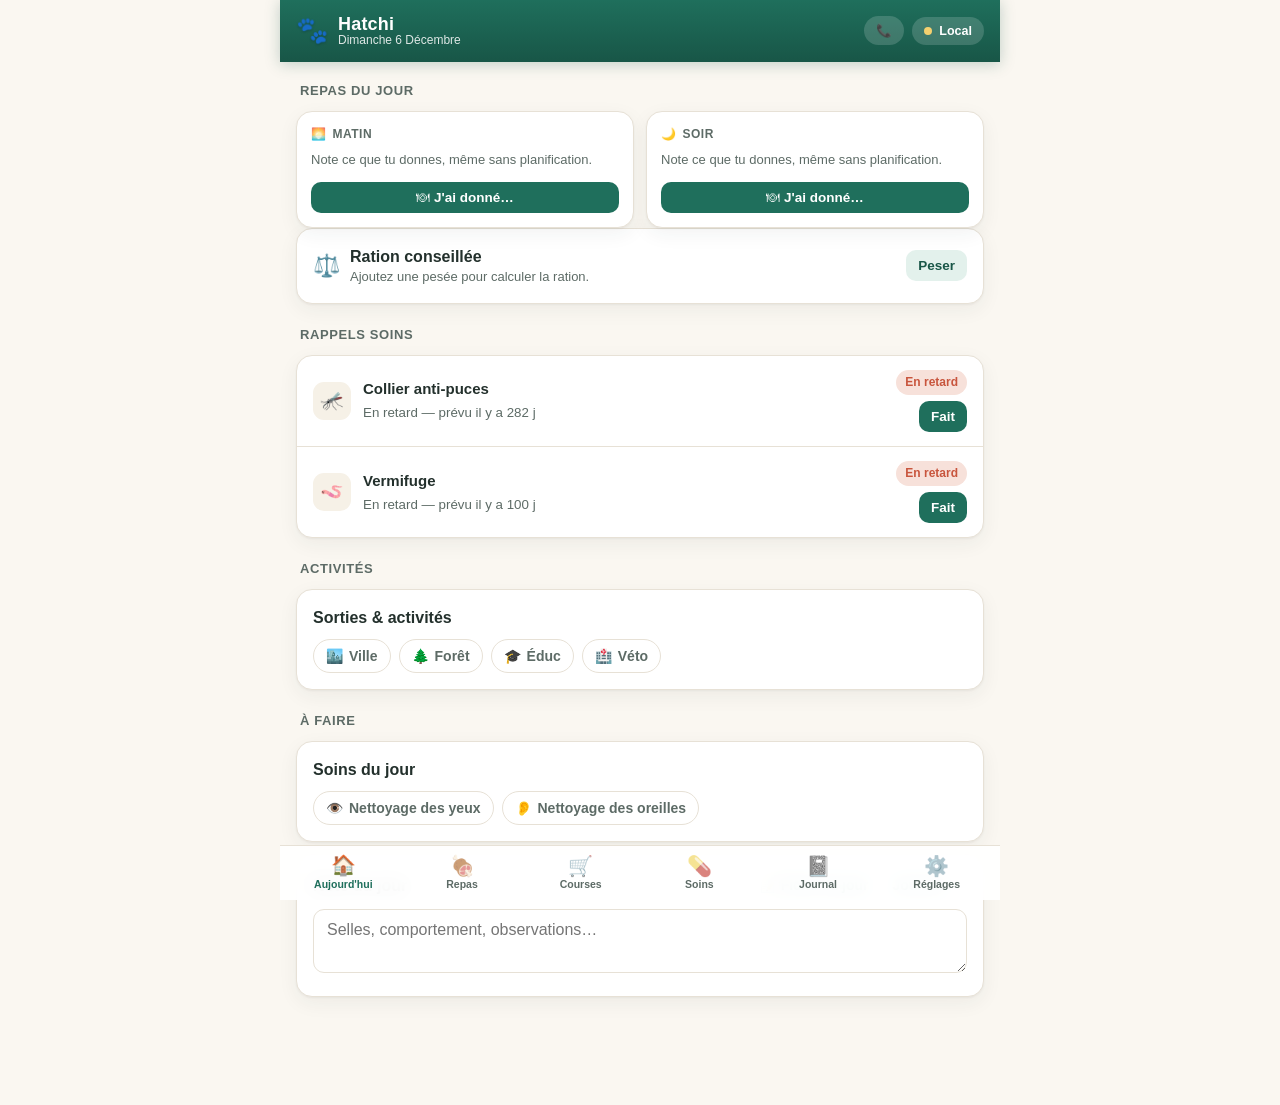
==== index.html @ 12c2f792 "Bandeau vert : bouton 📞 qui appelle le véto renseigné (choix Véto / 🚨 Urgences si les deux existent)" ====
<!DOCTYPE html>
<html lang="fr">
<head>
  <meta charset="UTF-8" />
  <meta name="viewport" content="width=device-width, initial-scale=1.0, viewport-fit=cover" />
  <meta name="theme-color" content="#1f6f5c" />
  <title>Hatchi — Suivi du chien</title>
  <link rel="manifest" href="manifest.webmanifest" />
  <link rel="icon" href="icon.svg" type="image/svg+xml" />
  <link rel="apple-touch-icon" href="icon.svg" />
  <meta name="apple-mobile-web-app-capable" content="yes" />
  <meta name="apple-mobile-web-app-title" content="Hatchi" />
  <link rel="stylesheet" href="css/styles.css" />
</head>
<body>
  <div id="app">
    <header class="topbar">
      <div class="topbar-inner">
        <div class="brand">
          <span class="brand-paw">🐾</span>
          <div class="brand-text">
            <strong id="dogNameLabel">Hatchi</strong>
            <small id="dateLabel"></small>
          </div>
        </div>
        <div style="display:flex;gap:8px;align-items:center">
          <button class="sync-pill" id="vetCallBtn" title="Appeler le vétérinaire">📞</button>
          <button class="sync-pill" id="syncPill" title="État de la synchronisation">
            <span class="dot"></span><span id="syncText">Local</span>
          </button>
        </div>
      </div>
    </header>

    <main id="view" class="view"></main>

    <nav class="tabbar" id="tabbar">
      <button data-route="today"      class="tab"><span class="ic">🏠</span><span>Aujourd'hui</span></button>
      <button data-route="meals"      class="tab"><span class="ic">🍖</span><span>Repas</span></button>
      <button data-route="shopping"   class="tab"><span class="ic">🛒</span><span>Courses</span></button>
      <button data-route="treatments" class="tab"><span class="ic">💊</span><span>Soins</span></button>
      <button data-route="journal"    class="tab"><span class="ic">📓</span><span>Journal</span></button>
      <button data-route="settings"   class="tab"><span class="ic">⚙️</span><span>Réglages</span></button>
    </nav>
  </div>

  <!-- Generic modal host -->
  <div id="modalHost" class="modal-host" hidden></div>
  <div id="toastHost" class="toast-host"></div>

  <!-- Supabase client (loaded lazily only if sync is configured) -->
  <script>window.__SUPABASE_CDN__ = 'https://cdn.jsdelivr.net/npm/@supabase/supabase-js@2/dist/umd/supabase.min.js';</script>

  <script src="js/store.js"></script>
  <script src="js/ui.js"></script>
  <script src="js/views/today.js"></script>
  <script src="js/views/meals.js"></script>
  <script src="js/views/shopping.js"></script>
  <script src="js/views/health.js"></script>
  <script src="js/views/treatments.js"></script>
  <script src="js/views/journal.js"></script>
  <script src="js/views/settings.js"></script>
  <script src="js/app.js"></script>
</body>
</html>
---- css/styles.css ----
:root {
  /* Palette */
  --green: #1f6f5c;
  --green-700: #185647;
  --green-100: #e3f1ec;
  --sand: #f6f1e7;
  --bg: #faf7f1;
  --card: #ffffff;
  --ink: #23302c;
  --ink-soft: #5d6b66;
  --line: #e7e1d6;
  --amber: #e0913a;
  --amber-100: #fbeed7;
  --red: #c8553d;
  --red-100: #f7e1da;
  --blue: #3a6ea5;
  --blue-100: #e1ebf6;
  --ok: #3f9d6b;

  --radius: 16px;
  --radius-sm: 11px;
  --shadow: 0 1px 2px rgba(35,48,44,.05), 0 6px 20px rgba(35,48,44,.06);
  --shadow-pop: 0 12px 40px rgba(35,48,44,.18);
  --safe-bottom: env(safe-area-inset-bottom, 0px);
  --safe-top: env(safe-area-inset-top, 0px);
  font-synthesis: none;
}

* { box-sizing: border-box; }
html, body { margin: 0; padding: 0; }
body {
  font-family: -apple-system, BlinkMacSystemFont, "Segoe UI", Roboto, "Helvetica Neue", Arial, sans-serif;
  background: var(--bg);
  color: var(--ink);
  -webkit-font-smoothing: antialiased;
  line-height: 1.45;
}
button { font-family: inherit; cursor: pointer; }
input, select, textarea { font-family: inherit; font-size: 16px; }

#app {
  max-width: 720px;
  margin: 0 auto;
  min-height: 100vh;
  display: flex;
  flex-direction: column;
}

/* ---------- Topbar ---------- */
.topbar {
  position: sticky; top: 0; z-index: 20;
  background: linear-gradient(180deg, var(--green) 0%, var(--green-700) 100%);
  color: #fff;
  padding-top: var(--safe-top);
  box-shadow: 0 2px 14px rgba(24,86,71,.25);
}
.topbar-inner {
  display: flex; align-items: center; justify-content: space-between;
  padding: 12px 16px;
}
.brand { display: flex; align-items: center; gap: 10px; }
.brand-paw { font-size: 26px; filter: drop-shadow(0 1px 1px rgba(0,0,0,.2)); }
.brand-text { display: flex; flex-direction: column; line-height: 1.15; }
.brand-text strong { font-size: 18px; letter-spacing: .2px; }
.brand-text small { font-size: 12px; opacity: .85; text-transform: capitalize; }
.sync-pill {
  display: inline-flex; align-items: center; gap: 7px;
  background: rgba(255,255,255,.16); border: 0; color: #fff;
  padding: 7px 12px; border-radius: 999px; font-size: 12.5px; font-weight: 600;
}
.sync-pill .dot { width: 8px; height: 8px; border-radius: 50%; background: #f4d06f; }
.sync-pill.synced .dot { background: #8fe3b0; }
.sync-pill.error .dot { background: #ff9b87; }

/* ---------- View / layout ---------- */
.view { flex: 1; padding: 16px 16px 96px; }
.section-title { font-size: 13px; font-weight: 700; text-transform: uppercase; letter-spacing: .6px; color: var(--ink-soft); margin: 22px 4px 10px; }
.section-title:first-child { margin-top: 4px; }

.card {
  background: var(--card); border: 1px solid var(--line);
  border-radius: var(--radius); box-shadow: var(--shadow);
  padding: 16px; margin-bottom: 12px;
}
.card.flush { padding: 0; overflow: hidden; }
.card-head { display: flex; align-items: center; justify-content: space-between; gap: 10px; margin-bottom: 10px; }
.card-head h3 { margin: 0; font-size: 16px; }
.muted { color: var(--ink-soft); }
.small { font-size: 13px; }
.center { text-align: center; }

/* Hero (today meals) */
.hero-meal { display: grid; grid-template-columns: 1fr 1fr; gap: 12px; }
@media (max-width: 460px){ .hero-meal { grid-template-columns: 1fr; } }
.meal-slot {
  border-radius: var(--radius); padding: 14px; border: 1px solid var(--line);
  background: var(--card); position: relative; box-shadow: var(--shadow);
}
.meal-slot .slot-label { font-size: 12px; font-weight: 700; text-transform: uppercase; letter-spacing: .5px; color: var(--ink-soft); display:flex; align-items:center; gap:6px; }
.meal-slot .slot-body { margin-top: 8px; font-size: 15px; }
.meal-line { display: flex; justify-content: space-between; padding: 3px 0; border-bottom: 1px dashed var(--line); }
.meal-line:last-child { border-bottom: 0; }
.meal-line .q { color: var(--ink-soft); font-variant-numeric: tabular-nums; white-space: nowrap; margin-left: 10px; }
.meal-slot.done { background: var(--green-100); border-color: #bfe0d4; }

/* Pills / chips / badges */
.badge { display: inline-flex; align-items: center; gap: 5px; font-size: 12px; font-weight: 700; padding: 4px 9px; border-radius: 999px; }
.badge.due { background: var(--red-100); color: var(--red); }
.badge.soon { background: var(--amber-100); color: var(--amber); }
.badge.ok { background: var(--green-100); color: var(--green-700); }
.badge.info { background: var(--blue-100); color: var(--blue); }
.chip {
  display: inline-flex; align-items: center; gap: 6px; padding: 8px 12px;
  border-radius: 999px; border: 1.5px solid var(--line); background: var(--card);
  font-size: 14px; font-weight: 600; color: var(--ink-soft); user-select: none;
}
.chip.on { background: var(--green); border-color: var(--green); color: #fff; }
.chip-row { display: flex; flex-wrap: wrap; gap: 8px; }

/* List rows */
.row { display: flex; align-items: center; gap: 12px; padding: 14px 16px; border-bottom: 1px solid var(--line); }
.row:last-child { border-bottom: 0; }
.row .row-ic { width: 38px; height: 38px; border-radius: 11px; display: grid; place-items: center; font-size: 19px; background: var(--sand); flex: none; }
.row .row-main { flex: 1; min-width: 0; }
.row .row-main strong { display: block; font-size: 15px; }
.row .row-main small { color: var(--ink-soft); }
.row .row-end { text-align: right; flex: none; display: flex; flex-direction: column; align-items: flex-end; gap: 6px; }

/* Buttons */
.btn {
  appearance: none; border: 0; border-radius: 12px; padding: 12px 16px;
  font-size: 15px; font-weight: 700; background: var(--green); color: #fff;
  display: inline-flex; align-items: center; justify-content: center; gap: 8px;
  transition: transform .04s ease, filter .15s ease;
}
.btn:active { transform: scale(.97); }
.btn:hover { filter: brightness(1.04); }
.btn.block { width: 100%; }
.btn.ghost { background: var(--green-100); color: var(--green-700); }
.btn.subtle { background: var(--sand); color: var(--ink); }
.btn.danger { background: var(--red); }
.btn.sm { padding: 8px 12px; font-size: 13.5px; border-radius: 10px; }
.btn.icon { padding: 9px; width: 40px; }
.btn[disabled] { opacity: .5; pointer-events: none; }
.linkbtn { background: none; border: 0; color: var(--green); font-weight: 700; padding: 6px; font-size: 14px; }

/* Forms */
.field { margin-bottom: 14px; }
.field > label { display: block; font-size: 13px; font-weight: 700; color: var(--ink-soft); margin-bottom: 6px; }
.input, select.input, textarea.input {
  width: 100%; padding: 11px 13px; border: 1.5px solid var(--line);
  border-radius: 11px; background: #fff; color: var(--ink); outline: none;
}
.input:focus { border-color: var(--green); box-shadow: 0 0 0 3px var(--green-100); }
textarea.input { resize: vertical; min-height: 64px; }
.grid2 { display: grid; grid-template-columns: 1fr 1fr; gap: 10px; }
.inline { display: flex; gap: 8px; align-items: center; }

/* Empty state */
.empty { text-align: center; padding: 28px 18px; color: var(--ink-soft); }
.empty .big { font-size: 40px; margin-bottom: 6px; }

/* FAB */
.fab {
  position: fixed; right: 18px; bottom: calc(82px + var(--safe-bottom)); z-index: 30;
  width: 56px; height: 56px; border-radius: 50%; border: 0; background: var(--green);
  color: #fff; font-size: 28px; box-shadow: var(--shadow-pop); display: grid; place-items: center;
}
@media (min-width: 721px){ .fab { right: calc(50% - 360px + 18px); } }

/* Tabbar */
.tabbar {
  position: fixed; bottom: 0; left: 0; right: 0; z-index: 25;
  background: rgba(255,255,255,.92); backdrop-filter: saturate(1.4) blur(10px);
  border-top: 1px solid var(--line);
  display: flex; justify-content: space-around;
  padding: 6px 4px calc(6px + var(--safe-bottom));
  max-width: 720px; margin: 0 auto;
}
.tab {
  flex: 1; background: none; border: 0; color: var(--ink-soft);
  display: flex; flex-direction: column; align-items: center; gap: 2px;
  font-size: 10.5px; font-weight: 600; padding: 4px 2px; border-radius: 10px;
}
.tab .ic { font-size: 20px; line-height: 1; filter: grayscale(.3) opacity(.7); }
.tab.active { color: var(--green); }
.tab.active .ic { filter: none; transform: translateY(-1px); }

/* Modal */
.modal-host { position: fixed; inset: 0; z-index: 40; display: grid; place-items: end center; background: rgba(20,28,25,.45); }
.modal-host[hidden] { display: none !important; }
.modal {
  background: var(--bg); width: 100%; max-width: 720px; max-height: 92vh; overflow-y: auto;
  border-radius: 22px 22px 0 0; padding: 8px 16px calc(20px + var(--safe-bottom));
  box-shadow: var(--shadow-pop); animation: slideUp .22s ease;
}
@keyframes slideUp { from { transform: translateY(40px); opacity: .6; } to { transform: none; opacity: 1; } }
.modal-grab { width: 40px; height: 4px; border-radius: 2px; background: var(--line); margin: 8px auto 12px; }
.modal h2 { font-size: 19px; margin: 4px 4px 16px; }
.modal-actions { display: flex; gap: 10px; margin-top: 18px; }
.modal-actions .btn { flex: 1; }

/* Toast */
.toast-host { position: fixed; left: 0; right: 0; bottom: calc(96px + var(--safe-bottom)); z-index: 50; display: flex; flex-direction: column; align-items: center; gap: 8px; pointer-events: none; }
.toast { background: var(--ink); color: #fff; padding: 11px 18px; border-radius: 999px; font-size: 14px; font-weight: 600; box-shadow: var(--shadow-pop); animation: toastIn .2s ease; }
@keyframes toastIn { from { transform: translateY(10px); opacity: 0; } to { transform: none; opacity: 1; } }

/* Misc */
.divider { height: 1px; background: var(--line); margin: 14px 0; }
.kpi-row { display: grid; grid-template-columns: repeat(3, 1fr); gap: 10px; }
.kpi { background: var(--card); border: 1px solid var(--line); border-radius: var(--radius-sm); padding: 12px; text-align: center; box-shadow: var(--shadow); }
.kpi .num { font-size: 22px; font-weight: 800; color: var(--green-700); font-variant-numeric: tabular-nums; }
.kpi .lab { font-size: 11.5px; color: var(--ink-soft); font-weight: 600; }
.table { width: 100%; border-collapse: collapse; font-size: 14px; }
.table th, .table td { text-align: left; padding: 9px 10px; border-bottom: 1px solid var(--line); }
.table th { font-size: 12px; text-transform: uppercase; letter-spacing: .4px; color: var(--ink-soft); }
.table td.num, .table th.num { text-align: right; font-variant-numeric: tabular-nums; }
.tag-list { display: flex; flex-wrap: wrap; gap: 6px; }
.delete-x { color: var(--red); background: none; border: 0; font-size: 18px; padding: 4px 8px; }
/* Calendar */
.cal-grid { display: grid; grid-template-columns: repeat(7, 1fr); gap: 4px; }
.cal-cell { position: relative; aspect-ratio: 1; border: 0; background: var(--sand); border-radius: 10px; font-size: 14px; font-weight: 600; color: var(--ink); display: flex; flex-direction: column; align-items: center; justify-content: center; gap: 3px; padding: 0; }
.cal-cell:hover:not([disabled]) { background: var(--green-100); }
.cal-cell.today { background: var(--green); color: #fff; box-shadow: var(--shadow); }
.cal-dots { display: flex; gap: 2px; height: 5px; }
.cal-dots i { width: 5px; height: 5px; border-radius: 50%; display: inline-block; }

/* Weight chart */
.chart-wrap { width: 100%; overflow: hidden; }
.chart-wrap svg { width: 100%; height: auto; display: block; }

.seg { display: inline-flex; background: var(--sand); border-radius: 999px; padding: 3px; gap: 2px; }
.seg button { border: 0; background: none; padding: 7px 14px; border-radius: 999px; font-weight: 700; font-size: 13.5px; color: var(--ink-soft); }
.seg button.on { background: #fff; color: var(--green-700); box-shadow: var(--shadow); }
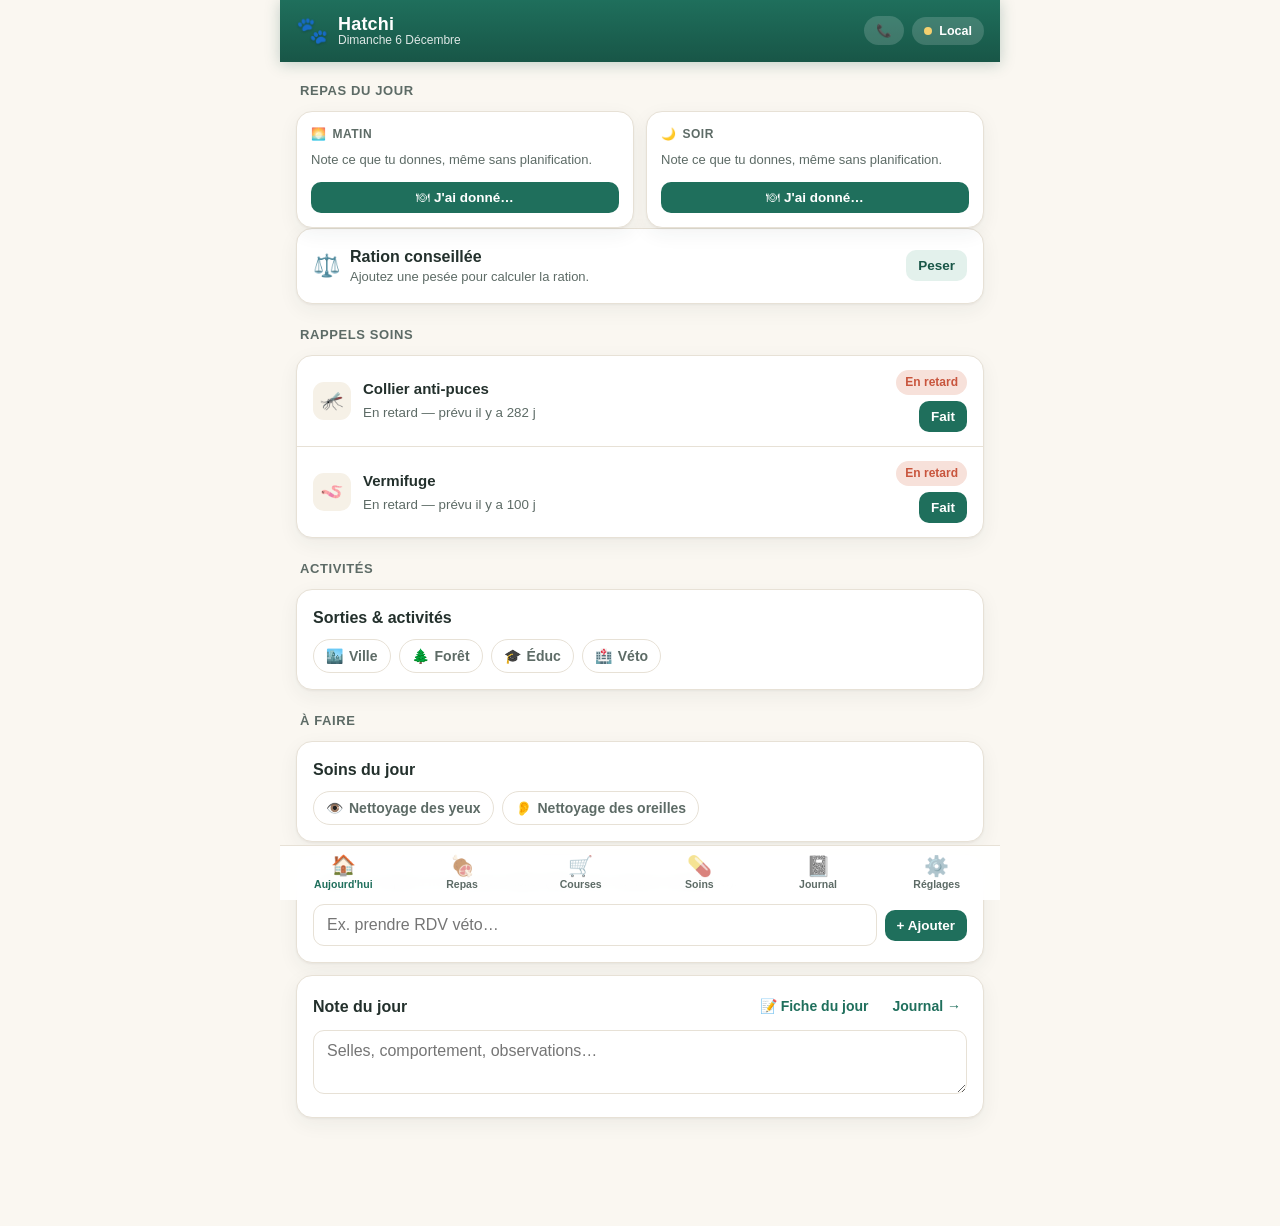
==== commit feedac8c: "Mobile : viewport verrouillé à l'échelle 1 (fini la page qui reste zoomée) + text-size-adjust 100% (" ====
--- a/index.html
+++ b/index.html
@@ -2,7 +2,7 @@
 <html lang="fr">
 <head>
   <meta charset="UTF-8" />
-  <meta name="viewport" content="width=device-width, initial-scale=1.0, viewport-fit=cover" />
+  <meta name="viewport" content="width=device-width, initial-scale=1.0, maximum-scale=1.0, viewport-fit=cover" />
   <meta name="theme-color" content="#1f6f5c" />
   <title>Hatchi — Suivi du chien</title>
   <link rel="manifest" href="manifest.webmanifest" />
--- a/css/styles.css
+++ b/css/styles.css
@@ -28,6 +28,8 @@
 
 * { box-sizing: border-box; }
 html, body { margin: 0; padding: 0; }
+/* Empêche les navigateurs mobiles de gonfler/réduire les textes à leur guise (tailles incohérentes) */
+html { -webkit-text-size-adjust: 100%; text-size-adjust: 100%; }
 body {
   font-family: -apple-system, BlinkMacSystemFont, "Segoe UI", Roboto, "Helvetica Neue", Arial, sans-serif;
   background: var(--bg);
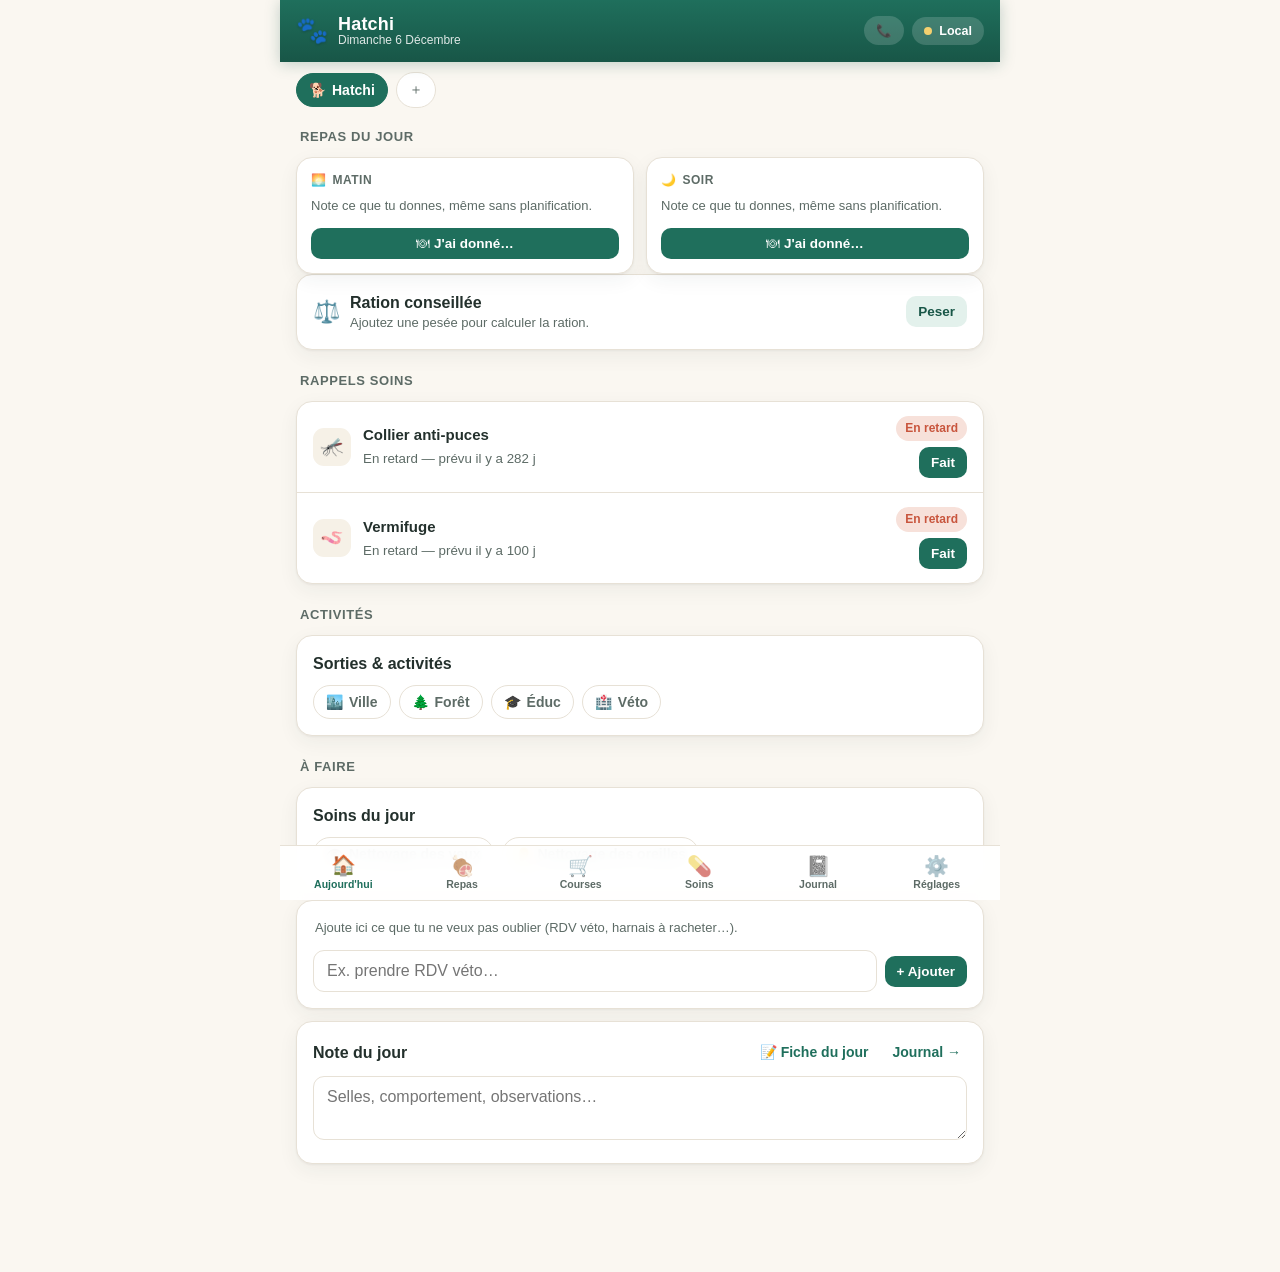
==== commit 30d9c4e8: "Chiens : sexe (♀/♂) + barre de boutons personnalisables sous le bandeau (emoji par chien, bouton ＋) " ====
--- a/index.html
+++ b/index.html
@@ -32,6 +32,8 @@
       </div>
     </header>
 
+    <div class="dogbar" id="dogbar"></div>
+
     <main id="view" class="view"></main>
 
     <nav class="tabbar" id="tabbar">
--- a/css/styles.css
+++ b/css/styles.css
@@ -73,6 +73,13 @@
 .sync-pill .dot { width: 8px; height: 8px; border-radius: 50%; background: #f4d06f; }
 .sync-pill.synced .dot { background: #8fe3b0; }
 .sync-pill.error .dot { background: #ff9b87; }
+
+/* ---------- Barre des chiens (sous le bandeau) ---------- */
+.dogbar {
+  display: flex; gap: 8px; align-items: center;
+  padding: 10px 16px 0; overflow-x: auto; -webkit-overflow-scrolling: touch;
+}
+.dogbar .chip { flex: none; }
 
 /* ---------- View / layout ---------- */
 .view { flex: 1; padding: 16px 16px 96px; }
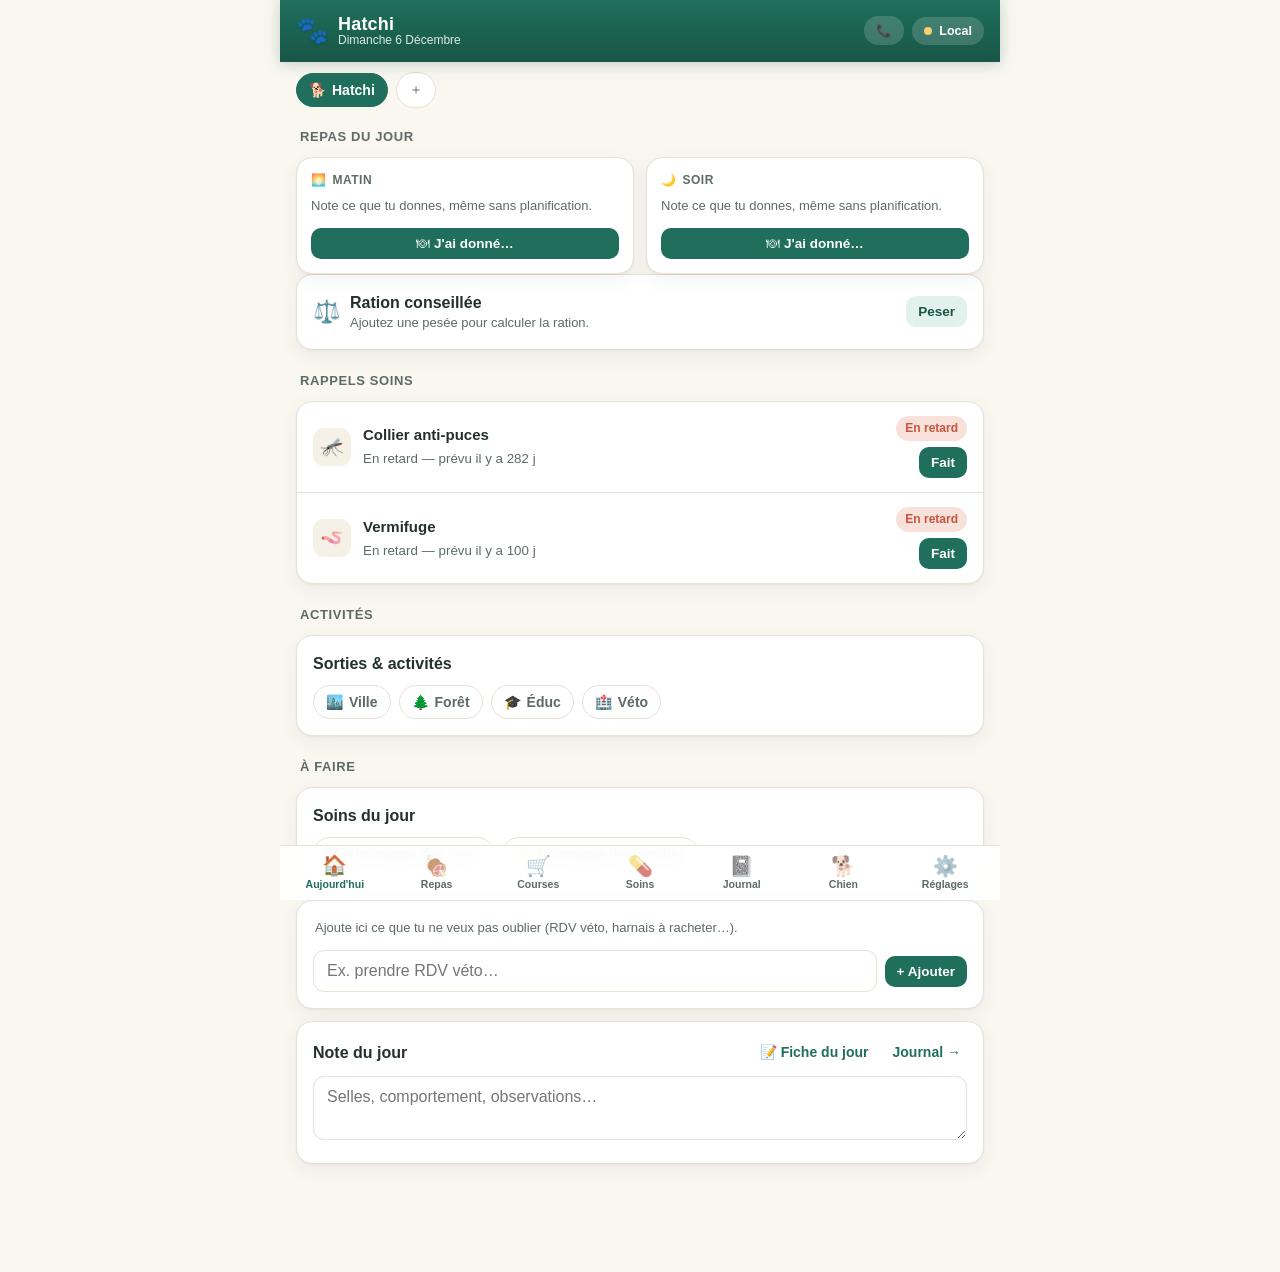
==== commit b6384925: "Nouvel onglet 🐕 Chien : Mes chiens, profil complet (race/gabarit/sexe/emoji/couleur), alimentation (" ====
--- a/index.html
+++ b/index.html
@@ -42,6 +42,7 @@
       <button data-route="shopping"   class="tab"><span class="ic">🛒</span><span>Courses</span></button>
       <button data-route="treatments" class="tab"><span class="ic">💊</span><span>Soins</span></button>
       <button data-route="journal"    class="tab"><span class="ic">📓</span><span>Journal</span></button>
+      <button data-route="dog"        class="tab"><span class="ic">🐕</span><span>Chien</span></button>
       <button data-route="settings"   class="tab"><span class="ic">⚙️</span><span>Réglages</span></button>
     </nav>
   </div>
@@ -61,6 +62,7 @@
   <script src="js/views/health.js"></script>
   <script src="js/views/treatments.js"></script>
   <script src="js/views/journal.js"></script>
+  <script src="js/views/dog.js"></script>
   <script src="js/views/settings.js"></script>
   <script src="js/app.js"></script>
 </body>
--- a/css/styles.css
+++ b/css/styles.css
@@ -24,6 +24,20 @@
   --safe-bottom: env(safe-area-inset-bottom, 0px);
   --safe-top: env(safe-area-inset-top, 0px);
   font-synthesis: none;
+}
+
+/* ---------- Thèmes (Réglages → Apparence) ---------- */
+html[data-theme="ocean"] {
+  --green: #2f6db5; --green-700: #24558d; --green-100: #e3edf8;
+  --sand: #edf2f8; --bg: #f6f9fc; --ink: #22303e; --ink-soft: #5b6b7a; --line: #dfe7ef;
+}
+html[data-theme="lilas"] {
+  --green: #7857c0; --green-700: #5f44a0; --green-100: #eee9f9;
+  --sand: #f1edf8; --bg: #faf8fd; --ink: #2e2743; --ink-soft: #6d6484; --line: #e6dff2;
+}
+html[data-theme="terracotta"] {
+  --green: #c15f43; --green-700: #9d4a33; --green-100: #f9e7e0;
+  --sand: #f7efe9; --bg: #fcf8f5; --ink: #3a2c26; --ink-soft: #7c685e; --line: #eee0d6;
 }
 
 * { box-sizing: border-box; }
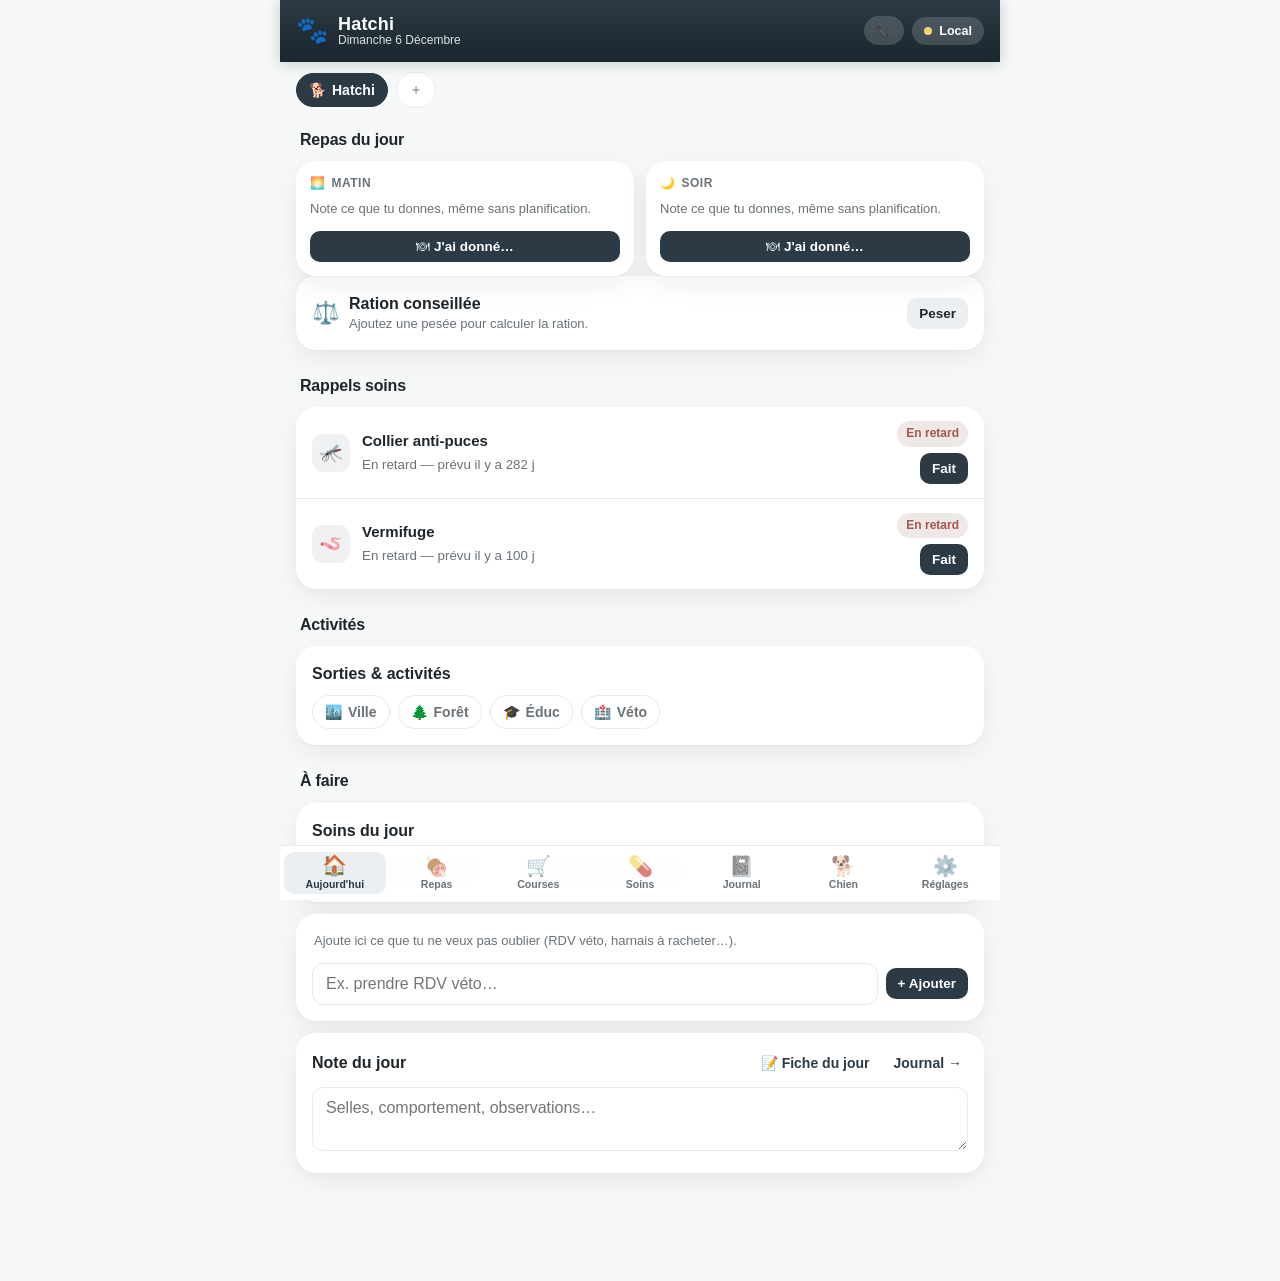
==== commit 1de46a60: "Une seule palette épurée (ardoise profonde sur blanc neutre, accents adoucis) définie en dur : suppr" ====
--- a/index.html
+++ b/index.html
@@ -3,7 +3,7 @@
 <head>
   <meta charset="UTF-8" />
   <meta name="viewport" content="width=device-width, initial-scale=1.0, maximum-scale=1.0, viewport-fit=cover" />
-  <meta name="theme-color" content="#1f6f5c" />
+  <meta name="theme-color" content="#2b3a45" />
   <title>Hatchi — Suivi du chien</title>
   <link rel="manifest" href="manifest.webmanifest" />
   <link rel="icon" href="icon.svg" type="image/svg+xml" />
--- a/css/styles.css
+++ b/css/styles.css
@@ -1,43 +1,29 @@
 :root {
-  /* Palette */
-  --green: #1f6f5c;
-  --green-700: #185647;
-  --green-100: #e3f1ec;
-  --sand: #f6f1e7;
-  --bg: #faf7f1;
+  /* Palette unique, épurée : ardoise profonde sur blanc neutre, accents très adoucis */
+  --green: #2b3a45;
+  --green-700: #1b262d;
+  --green-100: #eceff1;
+  --sand: #f0f1f2;
+  --bg: #f7f8f8;
   --card: #ffffff;
-  --ink: #23302c;
-  --ink-soft: #5d6b66;
-  --line: #e7e1d6;
-  --amber: #e0913a;
-  --amber-100: #fbeed7;
-  --red: #c8553d;
-  --red-100: #f7e1da;
-  --blue: #3a6ea5;
-  --blue-100: #e1ebf6;
-  --ok: #3f9d6b;
-
-  --radius: 16px;
-  --radius-sm: 11px;
-  --shadow: 0 1px 2px rgba(35,48,44,.05), 0 6px 20px rgba(35,48,44,.06);
-  --shadow-pop: 0 12px 40px rgba(35,48,44,.18);
+  --ink: #1e262c;
+  --ink-soft: #6a7278;
+  --line: #e8eaec;
+  --amber: #a1782f;
+  --amber-100: #f1ece1;
+  --red: #a5564f;
+  --red-100: #efe8e7;
+  --blue: #4d6b86;
+  --blue-100: #e9edf1;
+  --ok: #3f8468;
+
+  --radius: 20px;
+  --radius-sm: 12px;
+  --shadow: 0 1px 2px rgba(30,38,44,.05), 0 6px 20px rgba(30,38,44,.06);
+  --shadow-pop: 0 12px 40px rgba(30,38,44,.16);
   --safe-bottom: env(safe-area-inset-bottom, 0px);
   --safe-top: env(safe-area-inset-top, 0px);
   font-synthesis: none;
-}
-
-/* ---------- Thèmes (Réglages → Apparence) ---------- */
-html[data-theme="ocean"] {
-  --green: #2f6db5; --green-700: #24558d; --green-100: #e3edf8;
-  --sand: #edf2f8; --bg: #f6f9fc; --ink: #22303e; --ink-soft: #5b6b7a; --line: #dfe7ef;
-}
-html[data-theme="lilas"] {
-  --green: #7857c0; --green-700: #5f44a0; --green-100: #eee9f9;
-  --sand: #f1edf8; --bg: #faf8fd; --ink: #2e2743; --ink-soft: #6d6484; --line: #e6dff2;
-}
-html[data-theme="terracotta"] {
-  --green: #c15f43; --green-700: #9d4a33; --green-100: #f9e7e0;
-  --sand: #f7efe9; --bg: #fcf8f5; --ink: #3a2c26; --ink-soft: #7c685e; --line: #eee0d6;
 }
 
 * { box-sizing: border-box; }
@@ -97,12 +83,12 @@
 
 /* ---------- View / layout ---------- */
 .view { flex: 1; padding: 16px 16px 96px; }
-.section-title { font-size: 13px; font-weight: 700; text-transform: uppercase; letter-spacing: .6px; color: var(--ink-soft); margin: 22px 4px 10px; }
+.section-title { font-size: 16px; font-weight: 800; letter-spacing: -.2px; text-transform: none; color: var(--ink); margin: 24px 4px 10px; }
 .section-title:first-child { margin-top: 4px; }
 
 .card {
-  background: var(--card); border: 1px solid var(--line);
-  border-radius: var(--radius); box-shadow: var(--shadow);
+  background: var(--card); border: 0;
+  border-radius: var(--radius); box-shadow: 0 1px 2px rgba(20,30,30,.04), 0 8px 28px rgba(20,30,30,.07);
   padding: 16px; margin-bottom: 12px;
 }
 .card.flush { padding: 0; overflow: hidden; }
@@ -116,15 +102,15 @@
 .hero-meal { display: grid; grid-template-columns: 1fr 1fr; gap: 12px; }
 @media (max-width: 460px){ .hero-meal { grid-template-columns: 1fr; } }
 .meal-slot {
-  border-radius: var(--radius); padding: 14px; border: 1px solid var(--line);
-  background: var(--card); position: relative; box-shadow: var(--shadow);
+  border-radius: var(--radius); padding: 14px; border: 0;
+  background: var(--card); position: relative; box-shadow: 0 1px 2px rgba(20,30,30,.04), 0 8px 28px rgba(20,30,30,.07);
 }
 .meal-slot .slot-label { font-size: 12px; font-weight: 700; text-transform: uppercase; letter-spacing: .5px; color: var(--ink-soft); display:flex; align-items:center; gap:6px; }
 .meal-slot .slot-body { margin-top: 8px; font-size: 15px; }
 .meal-line { display: flex; justify-content: space-between; padding: 3px 0; border-bottom: 1px dashed var(--line); }
 .meal-line:last-child { border-bottom: 0; }
 .meal-line .q { color: var(--ink-soft); font-variant-numeric: tabular-nums; white-space: nowrap; margin-left: 10px; }
-.meal-slot.done { background: var(--green-100); border-color: #bfe0d4; }
+.meal-slot.done { background: var(--green-100); border-color: var(--green-100); }
 
 /* Pills / chips / badges */
 .badge { display: inline-flex; align-items: center; gap: 5px; font-size: 12px; font-weight: 700; padding: 4px 9px; border-radius: 999px; }
@@ -206,7 +192,7 @@
   font-size: 10.5px; font-weight: 600; padding: 4px 2px; border-radius: 10px;
 }
 .tab .ic { font-size: 20px; line-height: 1; filter: grayscale(.3) opacity(.7); }
-.tab.active { color: var(--green); }
+.tab.active { color: var(--green); background: var(--green-100); }
 .tab.active .ic { filter: none; transform: translateY(-1px); }
 
 /* Modal */
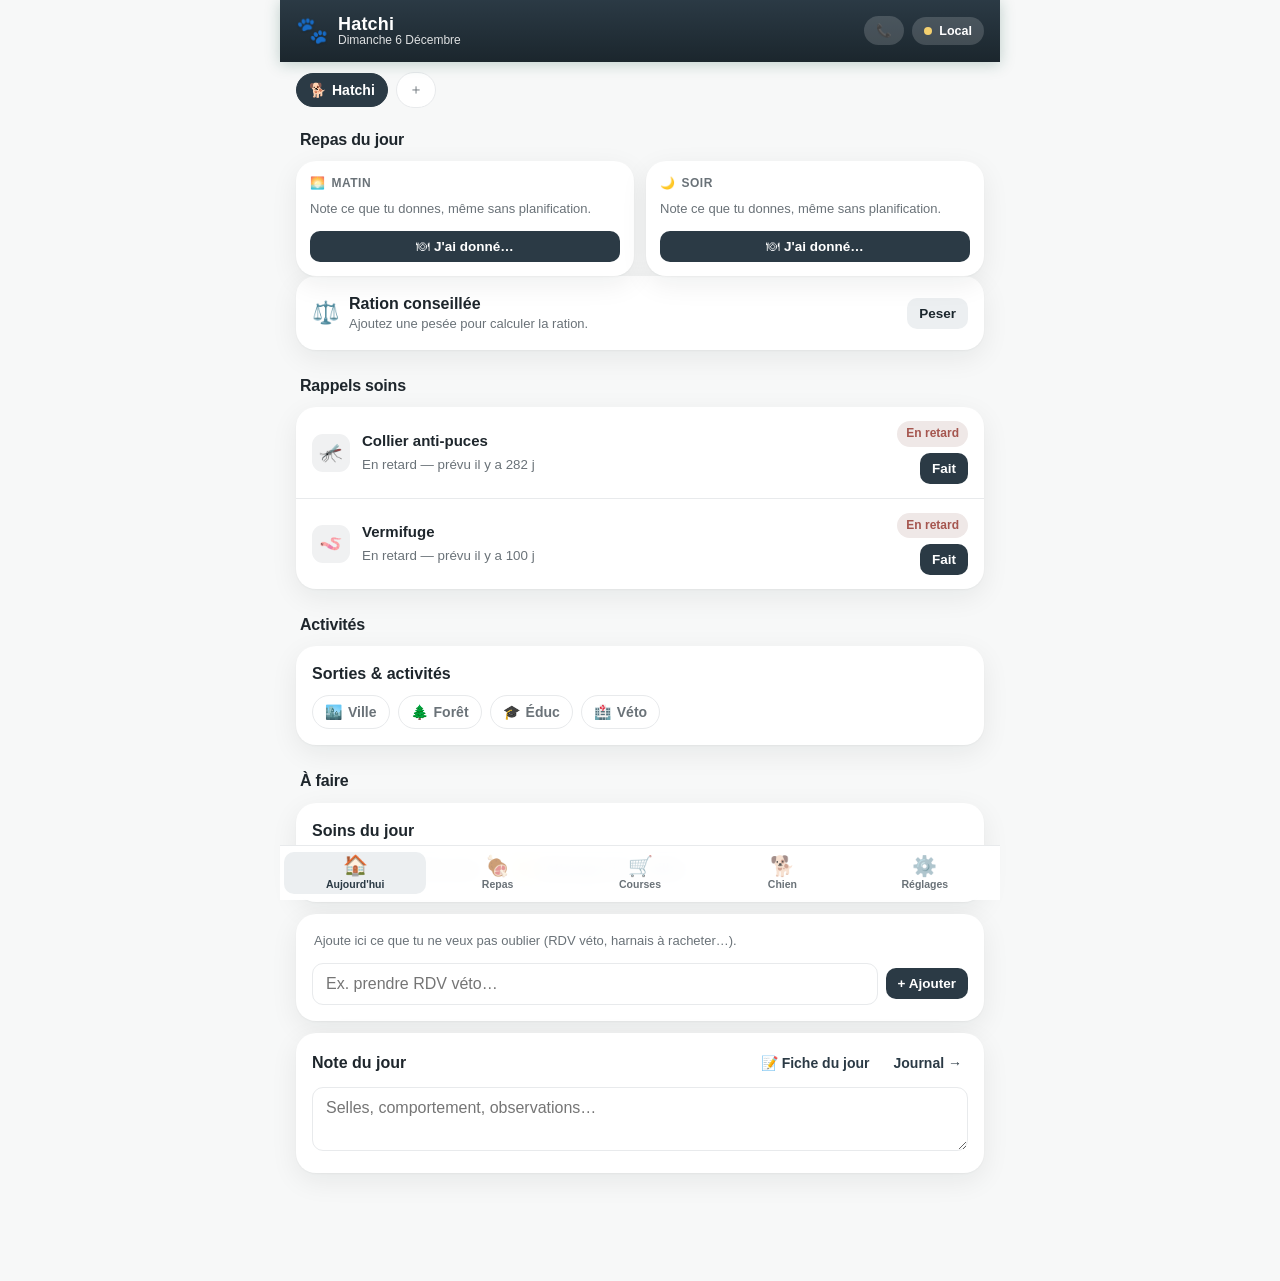
==== commit 445c2ba1: "Réorganisation : 7 → 5 onglets (Aujourd'hui, Repas, Courses, Chien, Réglages). L'onglet 🐕 Chien devi" ====
--- a/index.html
+++ b/index.html
@@ -40,8 +40,6 @@
       <button data-route="today"      class="tab"><span class="ic">🏠</span><span>Aujourd'hui</span></button>
       <button data-route="meals"      class="tab"><span class="ic">🍖</span><span>Repas</span></button>
       <button data-route="shopping"   class="tab"><span class="ic">🛒</span><span>Courses</span></button>
-      <button data-route="treatments" class="tab"><span class="ic">💊</span><span>Soins</span></button>
-      <button data-route="journal"    class="tab"><span class="ic">📓</span><span>Journal</span></button>
       <button data-route="dog"        class="tab"><span class="ic">🐕</span><span>Chien</span></button>
       <button data-route="settings"   class="tab"><span class="ic">⚙️</span><span>Réglages</span></button>
     </nav>
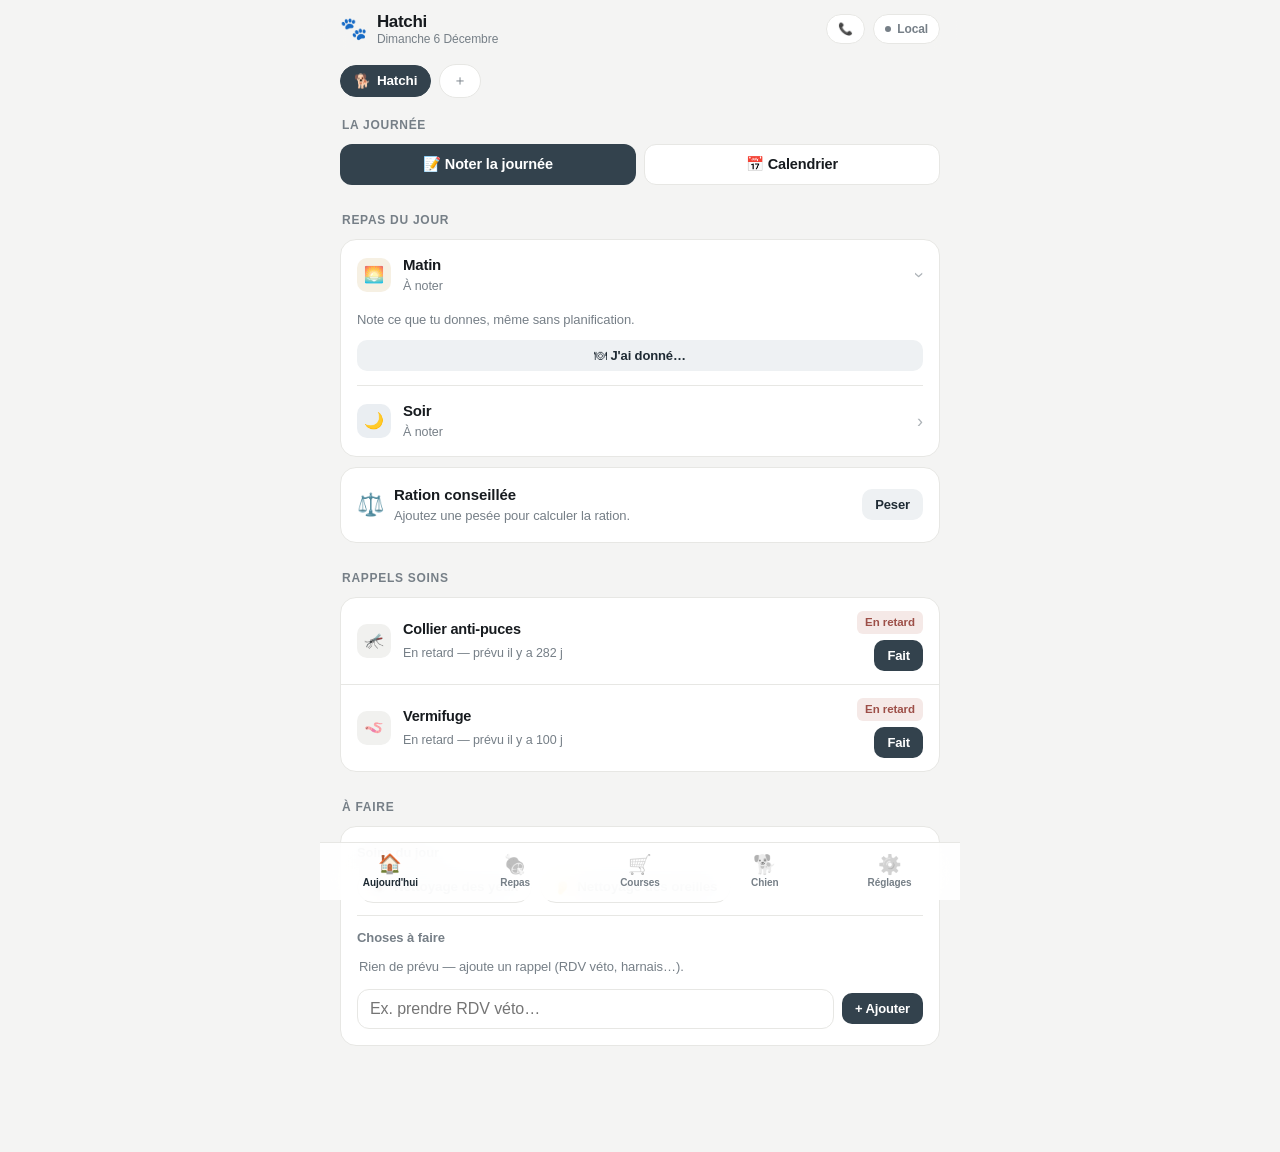
==== commit 6ab7b24e: "Refonte du frontend : design minimaliste, clair et organisé Réécriture complète de la couche visuell" ====
--- a/index.html
+++ b/index.html
@@ -3,7 +3,7 @@
 <head>
   <meta charset="UTF-8" />
   <meta name="viewport" content="width=device-width, initial-scale=1.0, maximum-scale=1.0, viewport-fit=cover" />
-  <meta name="theme-color" content="#2b3a45" />
+  <meta name="theme-color" content="#f4f4f3" />
   <title>Hatchi — Suivi du chien</title>
   <link rel="manifest" href="manifest.webmanifest" />
   <link rel="icon" href="icon.svg" type="image/svg+xml" />
@@ -23,8 +23,8 @@
             <small id="dateLabel"></small>
           </div>
         </div>
-        <div style="display:flex;gap:8px;align-items:center">
-          <button class="sync-pill" id="vetCallBtn" title="Appeler le vétérinaire">📞</button>
+        <div class="topbar-actions">
+          <button class="sync-pill" id="vetCallBtn" title="Appeler le vétérinaire" aria-label="Appeler le vétérinaire">📞</button>
           <button class="sync-pill" id="syncPill" title="État de la synchronisation">
             <span class="dot"></span><span id="syncText">Local</span>
           </button>
--- a/css/styles.css
+++ b/css/styles.css
@@ -1,243 +1,481 @@
+/* ============================================================
+   Hatchi — design system
+   Palette unique, minimaliste : canevas neutre chaud, cartes
+   blanches, filets fins, une seule couleur d'accent (ardoise).
+   Les noms de variables sont un contrat : les vues les utilisent
+   en style inline (var(--green), var(--sand)…). Ne pas renommer.
+   ============================================================ */
+
 :root {
-  /* Palette unique, épurée : ardoise profonde sur blanc neutre, accents très adoucis */
-  --green: #2b3a45;
-  --green-700: #1b262d;
-  --green-100: #eceff1;
-  --sand: #f0f1f2;
-  --bg: #f7f8f8;
+  /* Accent (ardoise profonde) */
+  --green: #33424d;
+  --green-700: #1f2b34;
+  --green-100: #eef1f3;
+
+  /* Neutres */
+  --bg: #f4f4f3;
   --card: #ffffff;
-  --ink: #1e262c;
-  --ink-soft: #6a7278;
-  --line: #e8eaec;
-  --amber: #a1782f;
-  --amber-100: #f1ece1;
-  --red: #a5564f;
-  --red-100: #efe8e7;
-  --blue: #4d6b86;
-  --blue-100: #e9edf1;
-  --ok: #3f8468;
-
-  --radius: 20px;
+  --sand: #f1f1ef;
+  --ink: #171b1f;
+  --ink-soft: #767f87;
+  --line: #e7e7e4;
+
+  /* Sémantique */
+  --amber: #8f6b28;
+  --amber-100: #f6f0e3;
+  --red: #9d4f48;
+  --red-100: #f5e9e7;
+  --blue: #47657f;
+  --blue-100: #eaeef2;
+  --ok: #35745b;
+  --ok-100: #e7f1ec;
+
+  /* Rayons */
+  --radius: 16px;
   --radius-sm: 12px;
-  --shadow: 0 1px 2px rgba(30,38,44,.05), 0 6px 20px rgba(30,38,44,.06);
-  --shadow-pop: 0 12px 40px rgba(30,38,44,.16);
+  --radius-xs: 10px;
+
+  /* Élévation : quasi nulle au repos, marquée seulement pour le flottant */
+  --shadow: 0 1px 2px rgba(16, 24, 32, .04);
+  --shadow-pop: 0 8px 16px rgba(16, 24, 32, .08), 0 24px 48px rgba(16, 24, 32, .12);
+
   --safe-bottom: env(safe-area-inset-bottom, 0px);
   --safe-top: env(safe-area-inset-top, 0px);
+
+  --tabbar-h: 64px;
+  --maxw: 640px;
+
   font-synthesis: none;
 }
 
 * { box-sizing: border-box; }
 html, body { margin: 0; padding: 0; }
-/* Empêche les navigateurs mobiles de gonfler/réduire les textes à leur guise (tailles incohérentes) */
+/* Empêche les navigateurs mobiles de gonfler/réduire les textes à leur guise */
 html { -webkit-text-size-adjust: 100%; text-size-adjust: 100%; }
+
 body {
   font-family: -apple-system, BlinkMacSystemFont, "Segoe UI", Roboto, "Helvetica Neue", Arial, sans-serif;
   background: var(--bg);
   color: var(--ink);
   -webkit-font-smoothing: antialiased;
-  line-height: 1.45;
-}
-button { font-family: inherit; cursor: pointer; }
-input, select, textarea { font-family: inherit; font-size: 16px; }
+  -moz-osx-font-smoothing: grayscale;
+  line-height: 1.5;
+  font-size: 15px;
+  letter-spacing: -.005em;
+  overscroll-behavior-y: none;
+}
+
+button { font-family: inherit; cursor: pointer; letter-spacing: inherit; }
+input, select, textarea { font-family: inherit; font-size: 16px; letter-spacing: inherit; }
+
+/* Focus visible et discret, partout */
+:focus-visible {
+  outline: 2px solid var(--green);
+  outline-offset: 2px;
+  border-radius: 6px;
+}
 
 #app {
-  max-width: 720px;
+  max-width: var(--maxw);
   margin: 0 auto;
   min-height: 100vh;
+  min-height: 100dvh;
   display: flex;
   flex-direction: column;
 }
 
-/* ---------- Topbar ---------- */
+/* ---------- Topbar : plate, claire, un simple filet ---------- */
 .topbar {
   position: sticky; top: 0; z-index: 20;
-  background: linear-gradient(180deg, var(--green) 0%, var(--green-700) 100%);
-  color: #fff;
+  background: rgba(244, 244, 243, .82);
+  -webkit-backdrop-filter: saturate(1.6) blur(12px);
+  backdrop-filter: saturate(1.6) blur(12px);
+  color: var(--ink);
   padding-top: var(--safe-top);
-  box-shadow: 0 2px 14px rgba(24,86,71,.25);
-}
+  border-bottom: 1px solid transparent;
+  transition: border-color .2s ease;
+}
+.topbar.scrolled { border-bottom-color: var(--line); }
+
 .topbar-inner {
-  display: flex; align-items: center; justify-content: space-between;
-  padding: 12px 16px;
-}
-.brand { display: flex; align-items: center; gap: 10px; }
-.brand-paw { font-size: 26px; filter: drop-shadow(0 1px 1px rgba(0,0,0,.2)); }
-.brand-text { display: flex; flex-direction: column; line-height: 1.15; }
-.brand-text strong { font-size: 18px; letter-spacing: .2px; }
-.brand-text small { font-size: 12px; opacity: .85; text-transform: capitalize; }
+  display: flex; align-items: center; justify-content: space-between; gap: 12px;
+  padding: 12px 20px;
+}
+.brand { display: flex; align-items: center; gap: 10px; min-width: 0; }
+.brand-paw { font-size: 22px; line-height: 1; }
+.brand-text { display: flex; flex-direction: column; line-height: 1.2; min-width: 0; }
+.brand-text strong {
+  font-size: 17px; font-weight: 700; letter-spacing: -.02em; color: var(--ink);
+}
+.brand-text small {
+  font-size: 12px; color: var(--ink-soft); text-transform: capitalize;
+  white-space: nowrap; overflow: hidden; text-overflow: ellipsis;
+}
+.topbar-actions { display: flex; gap: 8px; align-items: center; flex: none; }
+
 .sync-pill {
-  display: inline-flex; align-items: center; gap: 7px;
-  background: rgba(255,255,255,.16); border: 0; color: #fff;
-  padding: 7px 12px; border-radius: 999px; font-size: 12.5px; font-weight: 600;
-}
-.sync-pill .dot { width: 8px; height: 8px; border-radius: 50%; background: #f4d06f; }
-.sync-pill.synced .dot { background: #8fe3b0; }
-.sync-pill.error .dot { background: #ff9b87; }
-
-/* ---------- Barre des chiens (sous le bandeau) ---------- */
+  display: inline-flex; align-items: center; gap: 6px;
+  background: var(--card); border: 1px solid var(--line); color: var(--ink-soft);
+  padding: 7px 11px; border-radius: 999px; font-size: 12px; font-weight: 600;
+  letter-spacing: -.01em;
+  transition: background .15s ease;
+}
+.sync-pill:active { background: var(--sand); }
+.sync-pill .dot { width: 6px; height: 6px; border-radius: 50%; background: var(--ink-soft); flex: none; }
+.sync-pill.synced { color: var(--ok); }
+.sync-pill.synced .dot { background: var(--ok); }
+.sync-pill.error { color: var(--red); }
+.sync-pill.error .dot { background: var(--red); }
+
+/* ---------- Barre des chiens ---------- */
 .dogbar {
   display: flex; gap: 8px; align-items: center;
-  padding: 10px 16px 0; overflow-x: auto; -webkit-overflow-scrolling: touch;
-}
+  padding: 4px 20px 0;
+  overflow-x: auto; -webkit-overflow-scrolling: touch;
+  scrollbar-width: none;
+}
+.dogbar::-webkit-scrollbar { display: none; }
+.dogbar:empty { display: none; }
 .dogbar .chip { flex: none; }
 
-/* ---------- View / layout ---------- */
-.view { flex: 1; padding: 16px 16px 96px; }
-.section-title { font-size: 16px; font-weight: 800; letter-spacing: -.2px; text-transform: none; color: var(--ink); margin: 24px 4px 10px; }
-.section-title:first-child { margin-top: 4px; }
-
+/* ---------- Vue / rythme vertical ---------- */
+.view {
+  flex: 1;
+  padding: 16px 20px calc(var(--tabbar-h) + 32px + var(--safe-bottom));
+}
+.section-title {
+  font-size: 12px; font-weight: 700; letter-spacing: .06em; text-transform: uppercase;
+  color: var(--ink-soft);
+  margin: 26px 2px 10px;
+}
+.section-title:first-child { margin-top: 2px; }
+
+/* ---------- Cartes ---------- */
 .card {
-  background: var(--card); border: 0;
-  border-radius: var(--radius); box-shadow: 0 1px 2px rgba(20,30,30,.04), 0 8px 28px rgba(20,30,30,.07);
-  padding: 16px; margin-bottom: 12px;
+  background: var(--card);
+  border: 1px solid var(--line);
+  border-radius: var(--radius);
+  padding: 16px;
+  margin-bottom: 10px;
 }
 .card.flush { padding: 0; overflow: hidden; }
-.card-head { display: flex; align-items: center; justify-content: space-between; gap: 10px; margin-bottom: 10px; }
-.card-head h3 { margin: 0; font-size: 16px; }
+.card-head {
+  display: flex; align-items: center; justify-content: space-between; gap: 10px;
+  margin-bottom: 12px;
+}
+.card-head h3 { margin: 0; font-size: 15px; font-weight: 700; letter-spacing: -.015em; }
+
 .muted { color: var(--ink-soft); }
 .small { font-size: 13px; }
 .center { text-align: center; }
 
-/* Hero (today meals) */
-.hero-meal { display: grid; grid-template-columns: 1fr 1fr; gap: 12px; }
-@media (max-width: 460px){ .hero-meal { grid-template-columns: 1fr; } }
-.meal-slot {
-  border-radius: var(--radius); padding: 14px; border: 0;
-  background: var(--card); position: relative; box-shadow: 0 1px 2px rgba(20,30,30,.04), 0 8px 28px rgba(20,30,30,.07);
-}
-.meal-slot .slot-label { font-size: 12px; font-weight: 700; text-transform: uppercase; letter-spacing: .5px; color: var(--ink-soft); display:flex; align-items:center; gap:6px; }
-.meal-slot .slot-body { margin-top: 8px; font-size: 15px; }
-.meal-line { display: flex; justify-content: space-between; padding: 3px 0; border-bottom: 1px dashed var(--line); }
+/* ---------- Repas du jour : une carte, deux créneaux déroulants ---------- */
+.card.meals { padding: 0 16px; }
+.meal-sep { height: 1px; background: var(--line); }
+.meal-slot { position: relative; }
+.meal-slot .slot-head {
+  display: flex; align-items: center; gap: 12px; padding: 14px 0;
+  cursor: pointer; -webkit-tap-highlight-color: transparent;
+}
+.meal-slot .slot-ic {
+  width: 34px; height: 34px; border-radius: var(--radius-xs);
+  display: grid; place-items: center; font-size: 16px; flex: none;
+}
+.slot-matin .slot-ic { background: var(--amber-100); }
+.slot-soir  .slot-ic { background: var(--blue-100); }
+.meal-slot.done .slot-ic { background: var(--ok-100); }
+.meal-slot .slot-main { flex: 1; min-width: 0; }
+.meal-slot .slot-title { font-size: 15px; font-weight: 650; letter-spacing: -.015em; }
+.meal-slot .slot-sum {
+  font-size: 12.5px; color: var(--ink-soft);
+  white-space: nowrap; overflow: hidden; text-overflow: ellipsis; margin-top: 1px;
+}
+.meal-slot .chev {
+  color: var(--ink-soft); font-size: 18px; line-height: 1; flex: none;
+  transition: transform .2s ease; opacity: .6;
+}
+.meal-slot.open .chev { transform: rotate(90deg); }
+
+/* « ✓ donné » 1-tap : contour = action disponible */
+.meal-slot .quickgive {
+  flex: none; border: 1px solid var(--ok); background: transparent; color: var(--ok);
+  font-weight: 650; font-size: 12.5px; padding: 5px 11px; border-radius: 999px;
+  transition: background .12s ease, transform .04s ease;
+}
+.meal-slot .quickgive:active { transform: scale(.96); background: var(--ok-100); }
+
+.meal-details { display: none; padding: 0 0 14px; }
+.meal-slot.open .meal-details { display: block; }
+.meal-line {
+  display: flex; justify-content: space-between; align-items: baseline;
+  padding: 7px 0; border-bottom: 1px solid var(--line); font-size: 14px;
+}
 .meal-line:last-child { border-bottom: 0; }
-.meal-line .q { color: var(--ink-soft); font-variant-numeric: tabular-nums; white-space: nowrap; margin-left: 10px; }
-.meal-slot.done { background: var(--green-100); border-color: var(--green-100); }
-
-/* Pills / chips / badges */
-.badge { display: inline-flex; align-items: center; gap: 5px; font-size: 12px; font-weight: 700; padding: 4px 9px; border-radius: 999px; }
-.badge.due { background: var(--red-100); color: var(--red); }
+.meal-line .q {
+  color: var(--ink-soft); font-variant-numeric: tabular-nums;
+  white-space: nowrap; margin-left: 12px;
+}
+
+/* ---------- Badges ---------- */
+.badge {
+  display: inline-flex; align-items: center; gap: 4px;
+  font-size: 11.5px; font-weight: 650; letter-spacing: -.005em;
+  padding: 3px 8px; border-radius: 6px; white-space: nowrap;
+}
+.badge.due  { background: var(--red-100);   color: var(--red); }
 .badge.soon { background: var(--amber-100); color: var(--amber); }
-.badge.ok { background: var(--green-100); color: var(--green-700); }
-.badge.info { background: var(--blue-100); color: var(--blue); }
+.badge.ok   { background: var(--ok-100);    color: var(--ok); }
+.badge.info { background: var(--blue-100);  color: var(--blue); }
+
+/* ---------- Chips ---------- */
 .chip {
-  display: inline-flex; align-items: center; gap: 6px; padding: 8px 12px;
-  border-radius: 999px; border: 1.5px solid var(--line); background: var(--card);
-  font-size: 14px; font-weight: 600; color: var(--ink-soft); user-select: none;
-}
+  display: inline-flex; align-items: center; gap: 6px; padding: 7px 13px;
+  border-radius: 999px; border: 1px solid var(--line); background: var(--card);
+  font-size: 13.5px; font-weight: 600; letter-spacing: -.01em; color: var(--ink-soft);
+  user-select: none; -webkit-tap-highlight-color: transparent;
+  transition: transform .04s ease, background .12s ease, border-color .12s ease;
+}
+.chip:active { transform: scale(.97); }
 .chip.on { background: var(--green); border-color: var(--green); color: #fff; }
 .chip-row { display: flex; flex-wrap: wrap; gap: 8px; }
 
-/* List rows */
-.row { display: flex; align-items: center; gap: 12px; padding: 14px 16px; border-bottom: 1px solid var(--line); }
+/* ---------- Lignes de liste ---------- */
+.row {
+  display: flex; align-items: center; gap: 12px;
+  padding: 13px 16px; border-bottom: 1px solid var(--line);
+}
 .row:last-child { border-bottom: 0; }
-.row .row-ic { width: 38px; height: 38px; border-radius: 11px; display: grid; place-items: center; font-size: 19px; background: var(--sand); flex: none; }
+.row .row-ic {
+  width: 34px; height: 34px; border-radius: var(--radius-xs);
+  display: grid; place-items: center; font-size: 16px;
+  background: var(--sand); flex: none;
+}
 .row .row-main { flex: 1; min-width: 0; }
-.row .row-main strong { display: block; font-size: 15px; }
-.row .row-main small { color: var(--ink-soft); }
-.row .row-end { text-align: right; flex: none; display: flex; flex-direction: column; align-items: flex-end; gap: 6px; }
-
-/* Buttons */
+.row .row-main strong {
+  display: block; font-size: 14.5px; font-weight: 650; letter-spacing: -.015em;
+  overflow: hidden; text-overflow: ellipsis;
+}
+.row .row-main small { color: var(--ink-soft); font-size: 12.5px; }
+.row .row-end {
+  text-align: right; flex: none;
+  display: flex; flex-direction: column; align-items: flex-end; gap: 6px;
+}
+
+/* ---------- Boutons ---------- */
 .btn {
-  appearance: none; border: 0; border-radius: 12px; padding: 12px 16px;
-  font-size: 15px; font-weight: 700; background: var(--green); color: #fff;
-  display: inline-flex; align-items: center; justify-content: center; gap: 8px;
-  transition: transform .04s ease, filter .15s ease;
+  appearance: none; border: 1px solid transparent; border-radius: var(--radius-sm);
+  padding: 11px 16px;
+  font-size: 14.5px; font-weight: 650; letter-spacing: -.01em;
+  background: var(--green); color: #fff;
+  display: inline-flex; align-items: center; justify-content: center; gap: 7px;
+  -webkit-tap-highlight-color: transparent;
+  transition: transform .04s ease, filter .15s ease, background .15s ease;
 }
 .btn:active { transform: scale(.97); }
-.btn:hover { filter: brightness(1.04); }
+@media (hover: hover) { .btn:hover { filter: brightness(1.12); } }
 .btn.block { width: 100%; }
 .btn.ghost { background: var(--green-100); color: var(--green-700); }
-.btn.subtle { background: var(--sand); color: var(--ink); }
-.btn.danger { background: var(--red); }
-.btn.sm { padding: 8px 12px; font-size: 13.5px; border-radius: 10px; }
-.btn.icon { padding: 9px; width: 40px; }
-.btn[disabled] { opacity: .5; pointer-events: none; }
-.linkbtn { background: none; border: 0; color: var(--green); font-weight: 700; padding: 6px; font-size: 14px; }
-
-/* Forms */
+.btn.subtle { background: var(--card); color: var(--ink); border-color: var(--line); }
+@media (hover: hover) { .btn.subtle:hover { filter: none; background: var(--sand); } }
+.btn.danger { background: var(--red); color: #fff; }
+.btn.sm { padding: 7px 12px; font-size: 13px; border-radius: var(--radius-xs); }
+.btn.icon { padding: 0; width: 38px; height: 38px; flex: none; }
+.btn[disabled] { opacity: .45; pointer-events: none; }
+
+.linkbtn {
+  background: none; border: 0; color: var(--green); font-weight: 650;
+  padding: 4px 2px; font-size: 13px; letter-spacing: -.01em;
+}
+@media (hover: hover) { .linkbtn:hover { text-decoration: underline; } }
+
+/* ---------- Formulaires ---------- */
 .field { margin-bottom: 14px; }
-.field > label { display: block; font-size: 13px; font-weight: 700; color: var(--ink-soft); margin-bottom: 6px; }
+.field > label {
+  display: block; font-size: 12.5px; font-weight: 650; color: var(--ink-soft);
+  margin-bottom: 6px; letter-spacing: -.005em;
+}
 .input, select.input, textarea.input {
-  width: 100%; padding: 11px 13px; border: 1.5px solid var(--line);
-  border-radius: 11px; background: #fff; color: var(--ink); outline: none;
-}
-.input:focus { border-color: var(--green); box-shadow: 0 0 0 3px var(--green-100); }
-textarea.input { resize: vertical; min-height: 64px; }
+  width: 100%; padding: 10px 12px;
+  border: 1px solid var(--line); border-radius: var(--radius-sm);
+  background: var(--card); color: var(--ink); outline: none;
+  transition: border-color .12s ease, box-shadow .12s ease;
+}
+.input:focus, select.input:focus, textarea.input:focus {
+  border-color: var(--green);
+  box-shadow: 0 0 0 3px var(--green-100);
+}
+textarea.input { resize: vertical; min-height: 72px; line-height: 1.5; }
+select.input {
+  appearance: none; -webkit-appearance: none;
+  background-image: url("data:image/svg+xml,%3Csvg xmlns='http://www.w3.org/2000/svg' width='12' height='8' viewBox='0 0 12 8'%3E%3Cpath d='M1 1.5 6 6.5l5-5' fill='none' stroke='%23767f87' stroke-width='1.6' stroke-linecap='round' stroke-linejoin='round'/%3E%3C/svg%3E");
+  background-repeat: no-repeat; background-position: right 12px center;
+  padding-right: 32px;
+}
 .grid2 { display: grid; grid-template-columns: 1fr 1fr; gap: 10px; }
 .inline { display: flex; gap: 8px; align-items: center; }
 
-/* Empty state */
-.empty { text-align: center; padding: 28px 18px; color: var(--ink-soft); }
-.empty .big { font-size: 40px; margin-bottom: 6px; }
-
-/* FAB */
+/* ---------- État vide ---------- */
+.empty { text-align: center; padding: 40px 20px; color: var(--ink-soft); }
+.empty .big { font-size: 32px; margin-bottom: 10px; opacity: .55; }
+.empty strong { display: block; font-size: 14.5px; font-weight: 650; color: var(--ink); }
+
+/* ---------- FAB ---------- */
 .fab {
-  position: fixed; right: 18px; bottom: calc(82px + var(--safe-bottom)); z-index: 30;
-  width: 56px; height: 56px; border-radius: 50%; border: 0; background: var(--green);
-  color: #fff; font-size: 28px; box-shadow: var(--shadow-pop); display: grid; place-items: center;
-}
-@media (min-width: 721px){ .fab { right: calc(50% - 360px + 18px); } }
-
-/* Tabbar */
+  position: fixed; right: 20px; bottom: calc(var(--tabbar-h) + 16px + var(--safe-bottom));
+  z-index: 30;
+  width: 52px; height: 52px; border-radius: 50%; border: 0;
+  background: var(--green); color: #fff; font-size: 24px; line-height: 1;
+  box-shadow: var(--shadow-pop); display: grid; place-items: center;
+  transition: transform .06s ease;
+}
+.fab:active { transform: scale(.94); }
+@media (min-width: 641px) { .fab { right: calc(50% - var(--maxw) / 2 + 20px); } }
+
+/* ---------- Tabbar ---------- */
 .tabbar {
   position: fixed; bottom: 0; left: 0; right: 0; z-index: 25;
-  background: rgba(255,255,255,.92); backdrop-filter: saturate(1.4) blur(10px);
+  background: rgba(255, 255, 255, .88);
+  -webkit-backdrop-filter: saturate(1.6) blur(16px);
+  backdrop-filter: saturate(1.6) blur(16px);
   border-top: 1px solid var(--line);
   display: flex; justify-content: space-around;
-  padding: 6px 4px calc(6px + var(--safe-bottom));
-  max-width: 720px; margin: 0 auto;
+  padding: 6px 8px calc(6px + var(--safe-bottom));
+  max-width: var(--maxw); margin: 0 auto;
 }
 .tab {
   flex: 1; background: none; border: 0; color: var(--ink-soft);
-  display: flex; flex-direction: column; align-items: center; gap: 2px;
-  font-size: 10.5px; font-weight: 600; padding: 4px 2px; border-radius: 10px;
-}
-.tab .ic { font-size: 20px; line-height: 1; filter: grayscale(.3) opacity(.7); }
-.tab.active { color: var(--green); background: var(--green-100); }
-.tab.active .ic { filter: none; transform: translateY(-1px); }
-
-/* Modal */
-.modal-host { position: fixed; inset: 0; z-index: 40; display: grid; place-items: end center; background: rgba(20,28,25,.45); }
+  display: flex; flex-direction: column; align-items: center; gap: 3px;
+  font-size: 10px; font-weight: 600; letter-spacing: -.005em;
+  padding: 6px 2px; border-radius: var(--radius-xs);
+  -webkit-tap-highlight-color: transparent;
+  transition: color .15s ease;
+}
+.tab .ic {
+  font-size: 19px; line-height: 1;
+  filter: grayscale(1); opacity: .5;
+  transition: filter .15s ease, opacity .15s ease, transform .15s ease;
+}
+.tab.active { color: var(--green-700); }
+.tab.active .ic { filter: none; opacity: 1; transform: translateY(-1px); }
+
+/* ---------- Modal ---------- */
+.modal-host {
+  position: fixed; inset: 0; z-index: 40;
+  display: grid; place-items: end center;
+  background: rgba(16, 22, 26, .38);
+  -webkit-backdrop-filter: blur(2px); backdrop-filter: blur(2px);
+  animation: fadeIn .18s ease;
+}
 .modal-host[hidden] { display: none !important; }
+@keyframes fadeIn { from { opacity: 0; } to { opacity: 1; } }
+
 .modal {
-  background: var(--bg); width: 100%; max-width: 720px; max-height: 92vh; overflow-y: auto;
-  border-radius: 22px 22px 0 0; padding: 8px 16px calc(20px + var(--safe-bottom));
-  box-shadow: var(--shadow-pop); animation: slideUp .22s ease;
-}
-@keyframes slideUp { from { transform: translateY(40px); opacity: .6; } to { transform: none; opacity: 1; } }
-.modal-grab { width: 40px; height: 4px; border-radius: 2px; background: var(--line); margin: 8px auto 12px; }
-.modal h2 { font-size: 19px; margin: 4px 4px 16px; }
-.modal-actions { display: flex; gap: 10px; margin-top: 18px; }
+  background: var(--bg); width: 100%; max-width: var(--maxw);
+  max-height: 90vh; max-height: 90dvh; overflow-y: auto;
+  -webkit-overflow-scrolling: touch;
+  border-radius: 20px 20px 0 0;
+  padding: 6px 20px calc(24px + var(--safe-bottom));
+  box-shadow: var(--shadow-pop);
+  animation: slideUp .24s cubic-bezier(.2, .8, .3, 1);
+}
+@keyframes slideUp { from { transform: translateY(24px); } to { transform: none; } }
+.modal-grab { width: 36px; height: 4px; border-radius: 2px; background: var(--line); margin: 8px auto 14px; }
+.modal h2 { font-size: 18px; font-weight: 700; letter-spacing: -.02em; margin: 2px 2px 16px; }
+.modal-actions { display: flex; gap: 10px; margin-top: 20px; }
 .modal-actions .btn { flex: 1; }
 
-/* Toast */
-.toast-host { position: fixed; left: 0; right: 0; bottom: calc(96px + var(--safe-bottom)); z-index: 50; display: flex; flex-direction: column; align-items: center; gap: 8px; pointer-events: none; }
-.toast { background: var(--ink); color: #fff; padding: 11px 18px; border-radius: 999px; font-size: 14px; font-weight: 600; box-shadow: var(--shadow-pop); animation: toastIn .2s ease; }
-@keyframes toastIn { from { transform: translateY(10px); opacity: 0; } to { transform: none; opacity: 1; } }
-
-/* Misc */
-.divider { height: 1px; background: var(--line); margin: 14px 0; }
-.kpi-row { display: grid; grid-template-columns: repeat(3, 1fr); gap: 10px; }
-.kpi { background: var(--card); border: 1px solid var(--line); border-radius: var(--radius-sm); padding: 12px; text-align: center; box-shadow: var(--shadow); }
-.kpi .num { font-size: 22px; font-weight: 800; color: var(--green-700); font-variant-numeric: tabular-nums; }
-.kpi .lab { font-size: 11.5px; color: var(--ink-soft); font-weight: 600; }
+/* ---------- Toast ---------- */
+.toast-host {
+  position: fixed; left: 0; right: 0; bottom: calc(var(--tabbar-h) + 20px + var(--safe-bottom));
+  z-index: 50; display: flex; flex-direction: column; align-items: center; gap: 8px;
+  pointer-events: none; padding: 0 20px;
+}
+.toast {
+  background: var(--ink); color: #fff; padding: 10px 16px; border-radius: 999px;
+  font-size: 13.5px; font-weight: 600; letter-spacing: -.01em;
+  box-shadow: var(--shadow-pop); animation: toastIn .22s cubic-bezier(.2, .8, .3, 1);
+  max-width: 100%; text-align: center;
+}
+@keyframes toastIn { from { transform: translateY(8px); opacity: 0; } to { transform: none; opacity: 1; } }
+
+/* ---------- Divers ---------- */
+.divider { height: 1px; background: var(--line); margin: 14px 0; border: 0; }
+
+.kpi-row { display: grid; grid-template-columns: repeat(3, 1fr); gap: 8px; }
+.kpi {
+  background: var(--card); border: 1px solid var(--line);
+  border-radius: var(--radius-sm); padding: 12px 10px; text-align: center;
+}
+.kpi .num {
+  font-size: 20px; font-weight: 700; letter-spacing: -.03em;
+  color: var(--ink); font-variant-numeric: tabular-nums; line-height: 1.2;
+}
+.kpi .lab { font-size: 11px; color: var(--ink-soft); font-weight: 600; margin-top: 2px; }
+
 .table { width: 100%; border-collapse: collapse; font-size: 14px; }
-.table th, .table td { text-align: left; padding: 9px 10px; border-bottom: 1px solid var(--line); }
-.table th { font-size: 12px; text-transform: uppercase; letter-spacing: .4px; color: var(--ink-soft); }
+.table th, .table td { text-align: left; padding: 9px 8px; border-bottom: 1px solid var(--line); }
+.table tr:last-child td { border-bottom: 0; }
+.table th {
+  font-size: 11px; text-transform: uppercase; letter-spacing: .06em;
+  color: var(--ink-soft); font-weight: 650;
+}
 .table td.num, .table th.num { text-align: right; font-variant-numeric: tabular-nums; }
+
 .tag-list { display: flex; flex-wrap: wrap; gap: 6px; }
-.delete-x { color: var(--red); background: none; border: 0; font-size: 18px; padding: 4px 8px; }
-/* Calendar */
+.delete-x {
+  color: var(--ink-soft); background: none; border: 0; font-size: 15px;
+  padding: 4px 8px; border-radius: 6px; line-height: 1;
+  transition: color .12s ease, background .12s ease;
+}
+@media (hover: hover) { .delete-x:hover { color: var(--red); background: var(--red-100); } }
+
+/* ---------- Calendrier ---------- */
 .cal-grid { display: grid; grid-template-columns: repeat(7, 1fr); gap: 4px; }
-.cal-cell { position: relative; aspect-ratio: 1; border: 0; background: var(--sand); border-radius: 10px; font-size: 14px; font-weight: 600; color: var(--ink); display: flex; flex-direction: column; align-items: center; justify-content: center; gap: 3px; padding: 0; }
-.cal-cell:hover:not([disabled]) { background: var(--green-100); }
-.cal-cell.today { background: var(--green); color: #fff; box-shadow: var(--shadow); }
-.cal-dots { display: flex; gap: 2px; height: 5px; }
-.cal-dots i { width: 5px; height: 5px; border-radius: 50%; display: inline-block; }
-
-/* Weight chart */
+.cal-cell {
+  position: relative; aspect-ratio: 1; border: 0; background: var(--sand);
+  border-radius: var(--radius-xs); font-size: 13px; font-weight: 600;
+  font-variant-numeric: tabular-nums; color: var(--ink);
+  display: flex; flex-direction: column; align-items: center; justify-content: center;
+  gap: 3px; padding: 0;
+  transition: background .12s ease;
+}
+.cal-cell[disabled] { background: transparent; }
+@media (hover: hover) { .cal-cell:hover:not([disabled]) { background: var(--green-100); } }
+.cal-cell.today { background: var(--green); color: #fff; }
+.cal-dots { display: flex; gap: 2px; height: 4px; }
+.cal-dots i { width: 4px; height: 4px; border-radius: 50%; display: inline-block; }
+
+/* ---------- Courbe de poids ---------- */
 .chart-wrap { width: 100%; overflow: hidden; }
 .chart-wrap svg { width: 100%; height: auto; display: block; }
 
-.seg { display: inline-flex; background: var(--sand); border-radius: 999px; padding: 3px; gap: 2px; }
-.seg button { border: 0; background: none; padding: 7px 14px; border-radius: 999px; font-weight: 700; font-size: 13.5px; color: var(--ink-soft); }
-.seg button.on { background: #fff; color: var(--green-700); box-shadow: var(--shadow); }
+/* ---------- Segmented control ----------
+   Toujours sur une seule ligne : au-delà de 3-4 entrées (Soins, Repas),
+   la barre défile horizontalement plutôt que de passer à la ligne. */
+.seg {
+  /* positionné : app.js s'appuie sur offsetLeft des boutons pour ramener
+     l'entrée active dans le champ de vision (offsetParent = .seg). */
+  position: relative;
+  display: flex; background: var(--sand); border-radius: 999px;
+  padding: 3px; gap: 2px;
+  max-width: 100%; width: max-content;
+  overflow-x: auto; -webkit-overflow-scrolling: touch;
+  scrollbar-width: none;
+}
+.seg::-webkit-scrollbar { display: none; }
+.seg button {
+  flex: none; white-space: nowrap;
+  border: 0; background: none; padding: 6px 14px; border-radius: 999px;
+  font-weight: 650; font-size: 13px; letter-spacing: -.01em; color: var(--ink-soft);
+  transition: background .15s ease, color .15s ease;
+}
+.seg button.on { background: var(--card); color: var(--ink); box-shadow: var(--shadow); }
+
+/* ---------- Accessibilité ---------- */
+@media (prefers-reduced-motion: reduce) {
+  *, *::before, *::after {
+    animation-duration: .01ms !important;
+    animation-iteration-count: 1 !important;
+    transition-duration: .01ms !important;
+  }
+}
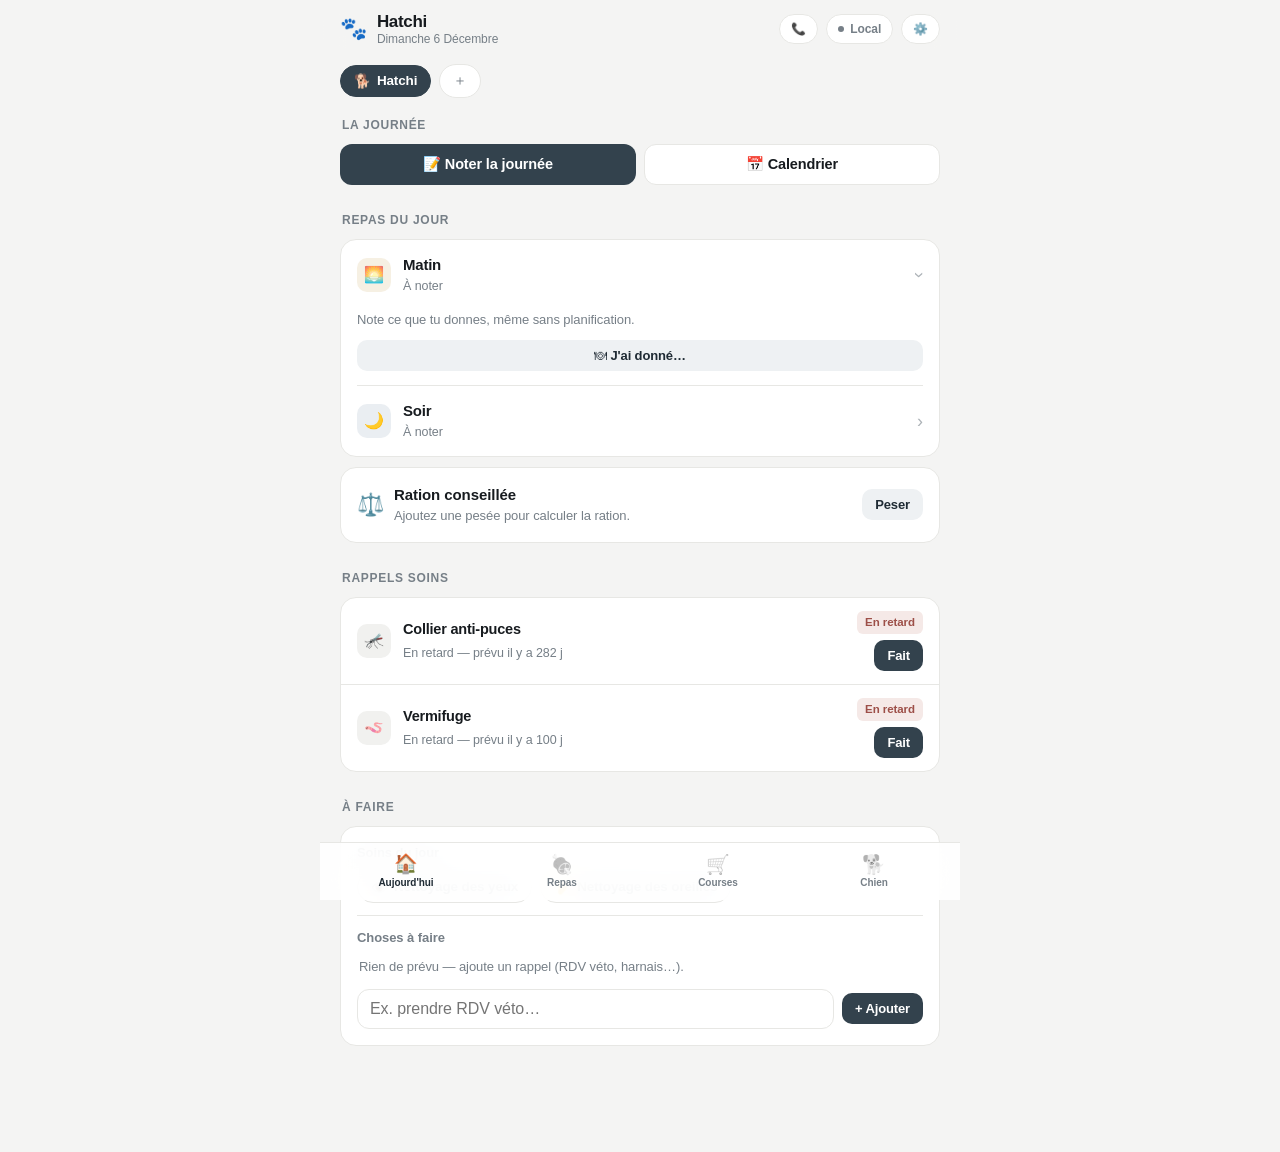
==== commit 2c6c0fee: "Réorganisation 1/5 : 4 onglets, Réglages dans le bandeau, Chien à plat La navigation avait deux étag" ====
--- a/index.html
+++ b/index.html
@@ -28,6 +28,7 @@
           <button class="sync-pill" id="syncPill" title="État de la synchronisation">
             <span class="dot"></span><span id="syncText">Local</span>
           </button>
+          <button class="sync-pill" id="settingsBtn" title="Réglages" aria-label="Réglages">⚙️</button>
         </div>
       </div>
     </header>
@@ -41,7 +42,6 @@
       <button data-route="meals"      class="tab"><span class="ic">🍖</span><span>Repas</span></button>
       <button data-route="shopping"   class="tab"><span class="ic">🛒</span><span>Courses</span></button>
       <button data-route="dog"        class="tab"><span class="ic">🐕</span><span>Chien</span></button>
-      <button data-route="settings"   class="tab"><span class="ic">⚙️</span><span>Réglages</span></button>
     </nav>
   </div>
 
--- a/css/styles.css
+++ b/css/styles.css
@@ -149,6 +149,22 @@
   margin: 26px 2px 10px;
 }
 .section-title:first-child { margin-top: 2px; }
+
+/* ---------- En-tête de section (drill-down depuis un onglet) ---------- */
+.subhead { display: flex; align-items: center; gap: 12px; margin: 0 0 18px; }
+.subhead-back {
+  width: 32px; height: 32px; flex: none;
+  border-radius: 50%; border: 1px solid var(--line); background: var(--card);
+  color: var(--ink); font-size: 19px; line-height: 1;
+  display: grid; place-items: center; padding: 0 2px 2px 0;
+  transition: background .12s ease;
+}
+.subhead-back:active { background: var(--sand); }
+@media (hover: hover) { .subhead-back:hover { background: var(--sand); } }
+.subhead h2 {
+  margin: 0; font-size: 19px; font-weight: 700; letter-spacing: -.025em;
+  min-width: 0; overflow: hidden; text-overflow: ellipsis; white-space: nowrap;
+}
 
 /* ---------- Cartes ---------- */
 .card {
